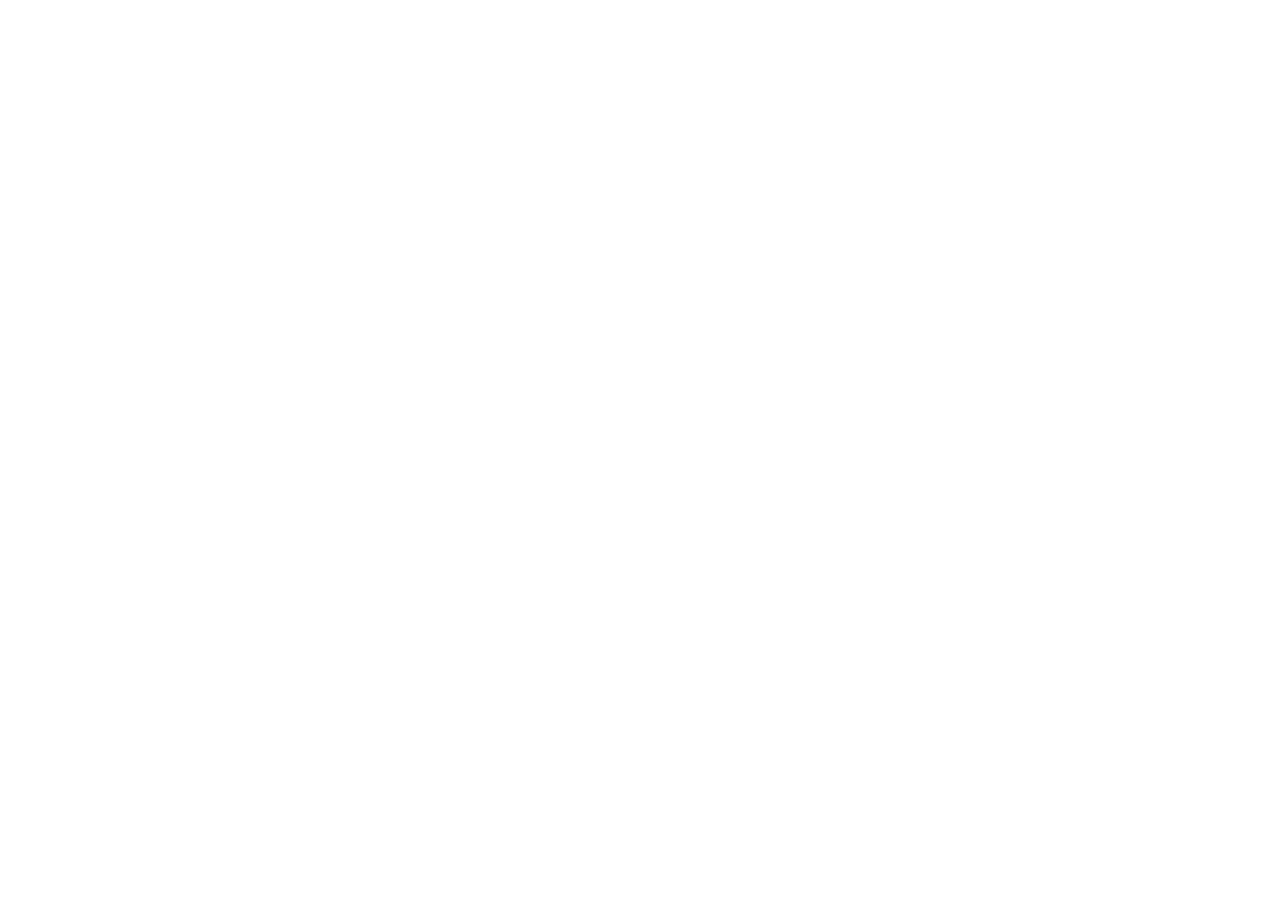
==== index.html @ b305cf5b "Create Photosnap website" ====
<!DOCTYPE html>
<html lang="en">
<head>
    <meta charset="UTF-8">
    <meta http-equiv="X-UA-Compatible" content="IE=edge">
    <meta name="viewport" content="width=device-width, initial-scale=1.0">
    <title>Photosnap</title>
</head>
<body>

    <header>
        <div class="navbar">

        </div>
    </header>
    
</body>
</html>
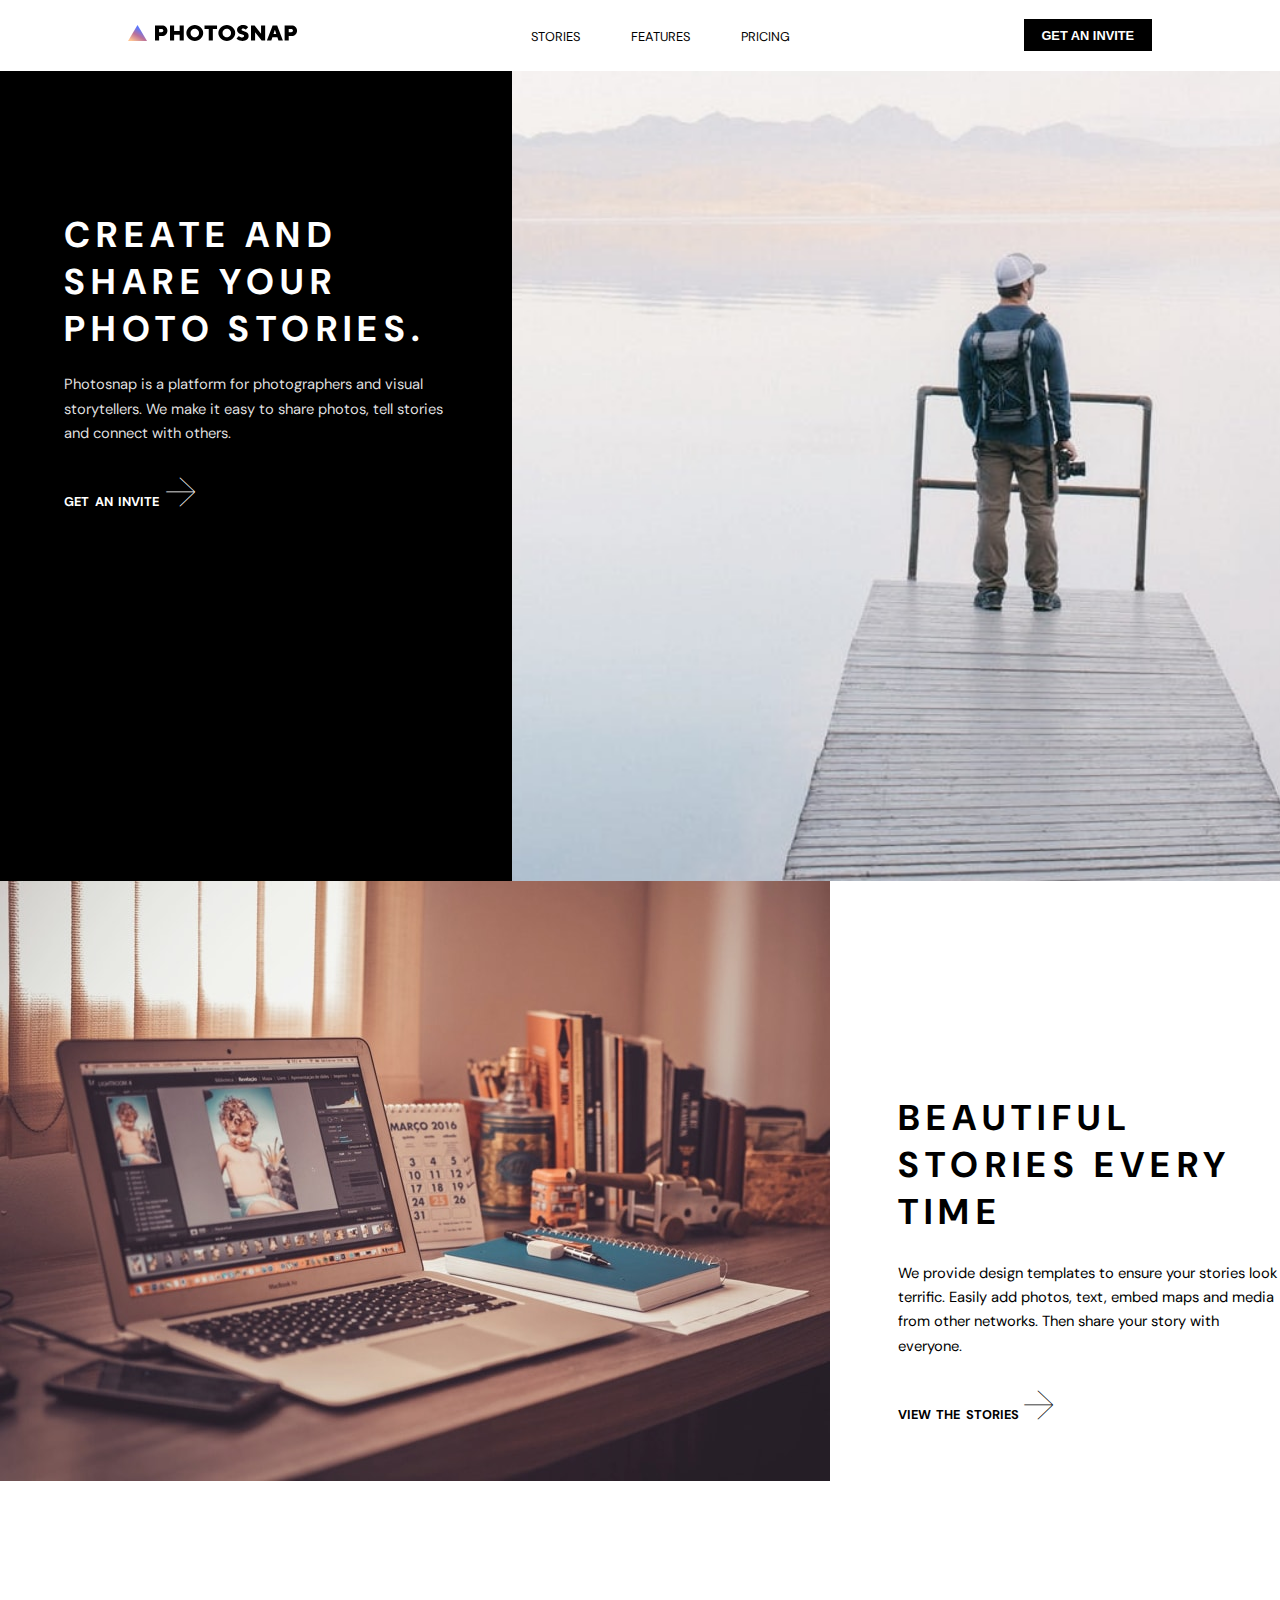
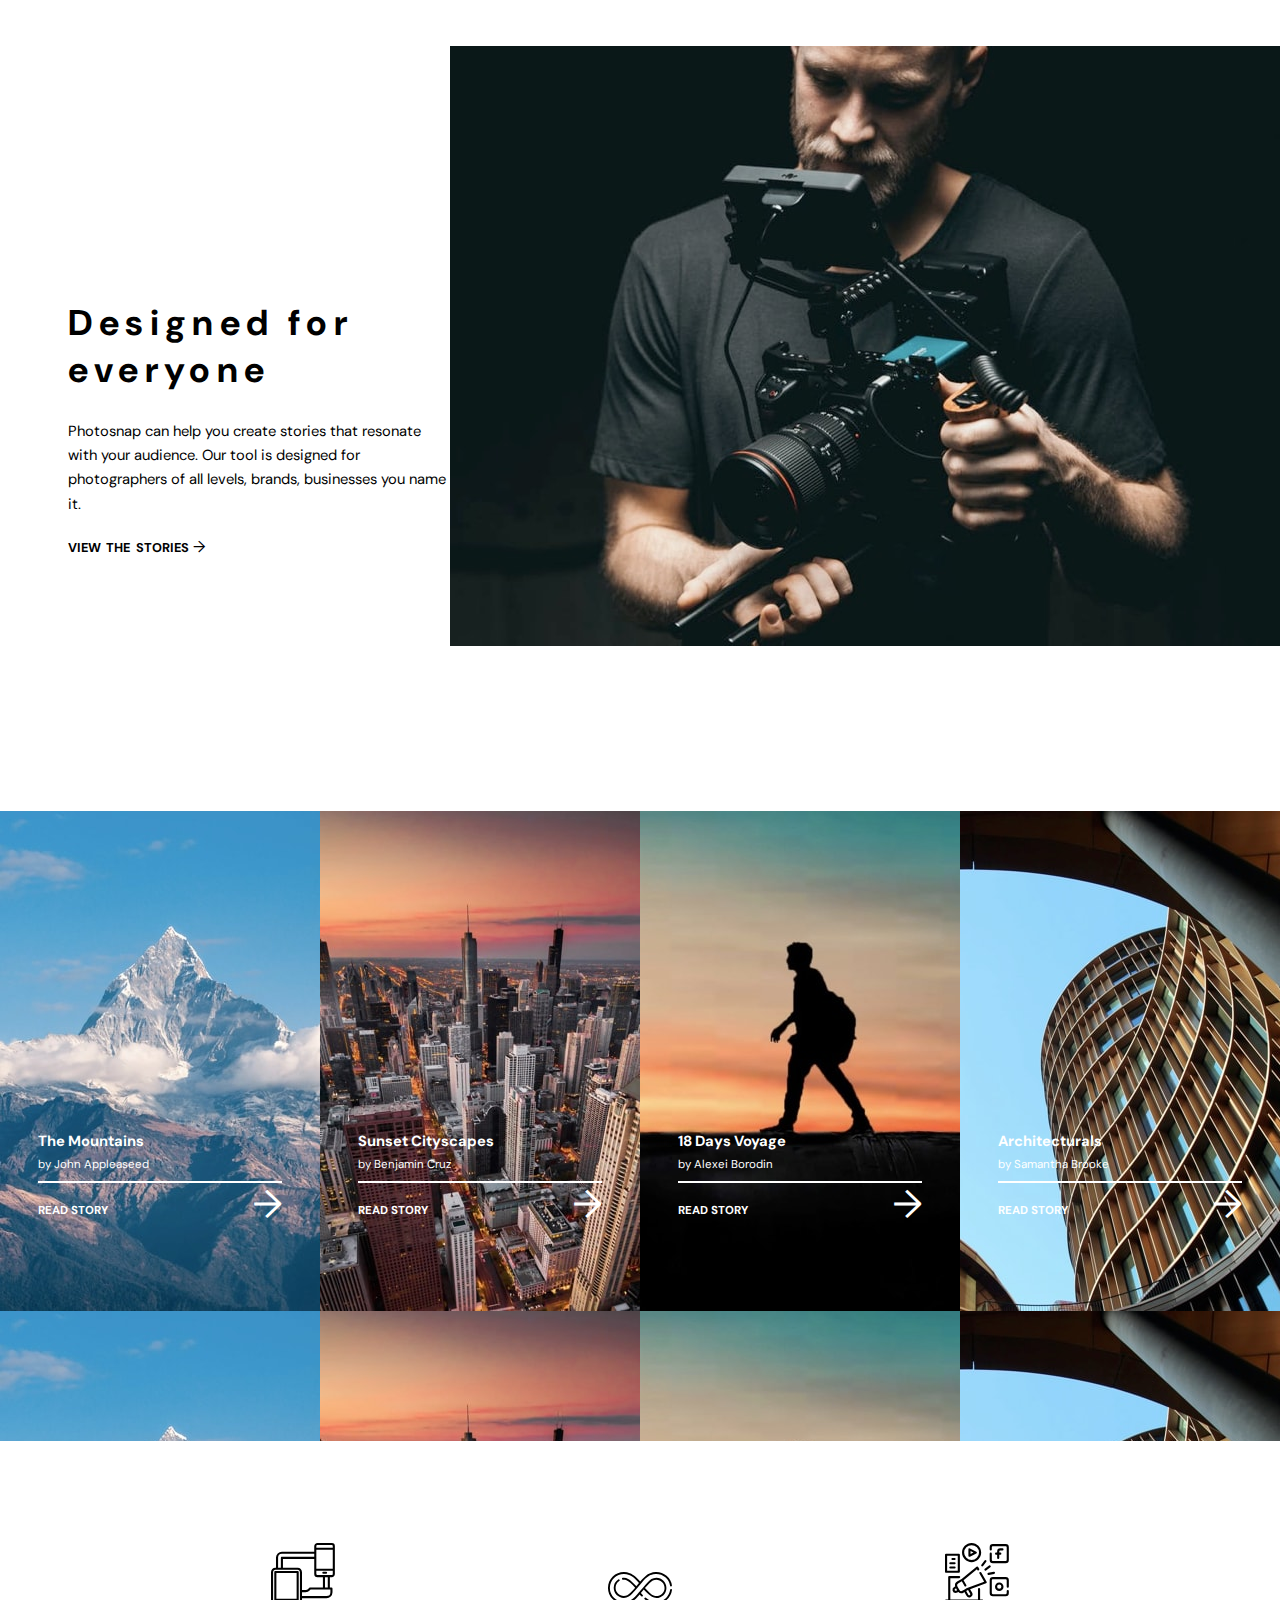
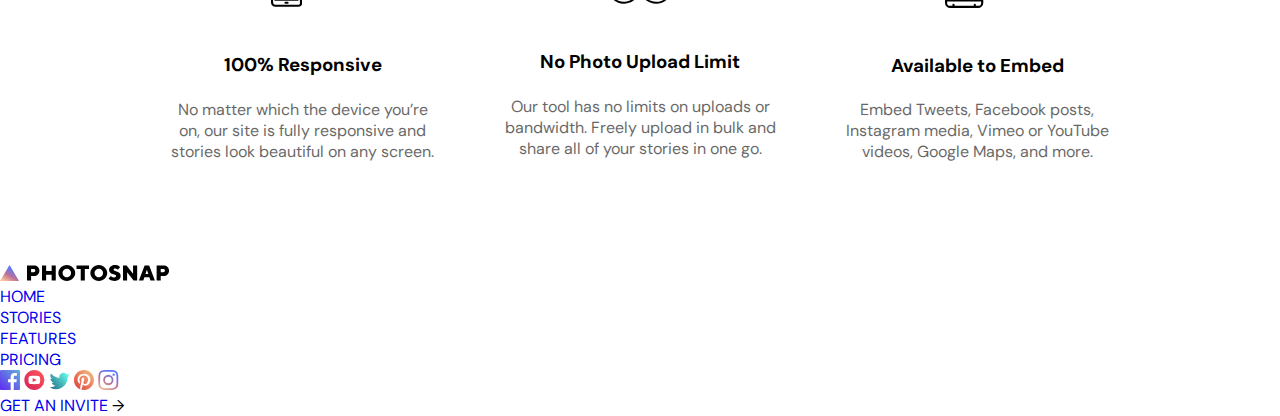
==== commit 4ac3f187: "added new html and style to index page" ====
--- a/index.html
+++ b/index.html
@@ -5,14 +5,197 @@
     <meta http-equiv="X-UA-Compatible" content="IE=edge">
     <meta name="viewport" content="width=device-width, initial-scale=1.0">
     <title>Photosnap</title>
+    <link rel="stylesheet" href="./css/style.css">
 </head>
 <body>
 
     <header>
         <div class="navbar">
-
+            <div class="logo">
+                <img src="./images/shared/desktop/logo.svg" alt="">
+            </div>
+            <ul class="nav_links">
+                <li><a href="">Stories</a></li>
+                <li><a href="">Features</a></li>
+                <li><a href="">Pricing</a></li>
+            </ul>
+            <div class="nav_button">
+                <button>Get an invite</button>
+            </div>
         </div>
     </header>
+
+    <section class="col1">
+        <div class="first_content">
+            <div class="first_col1">
+                <h1>CREATE AND SHARE YOUR PHOTO STORIES.</h1>
+                <p>Photosnap is a platform for photographers and visual storytellers. We make it easy to share photos, tell stories and
+                    connect with others.</p>
+                <a href="">GET AN INVITE </a>
+                <span class="arrow">&#8594;</span>
+            </div>
+        </div>
+
+        <div class="first_image">
+            <picture>
+                <source media="(max-width:350px)" srcset="./images/home/mobile/create-and-share.jpg">
+
+                <source media="(max-width:650px)" srcset="./images/home/tablet/create-and-share.jpg">
+
+                <img src="./images/home/desktop/create-and-share.jpg" alt="Flowers" style="width:auto;">
+            </picture>
+        </div>
+    </section>
+
+    <section class="col2">
+        <div class="image_container">
+            <picture>
+                <source media="(max-width:350px)" srcset="./images/home/mobile/beautiful-stories.jpg">
+            
+                <source media="(max-width:650px)" srcset="images/home/tablet/beautiful-stories.jpg">
+            
+                <img src="./images/home/desktop/beautiful-stories.jpg" alt="Flowers" style="width:auto;">
+            </picture>
+        </div>
+        <div class="second_content">
+            <div class="second_text">
+                <h1>BEAUTIFUL STORIES EVERY TIME</h1>
+                <p>We provide design templates to ensure your stories look terrific. Easily add photos, text, embed maps and media from
+                other networks. Then share your story with everyone.</p>
+                <a href="">VIEW THE STORIES</a>
+                <span class="arrow">&#8594;</span>
+            </div>
+        </div>
+    </section>
+
+    <section class="col3">
+        <div class="third_content">
+            <div class="third_text">
+                <h1>Designed for everyone</h1>
+                <p>Photosnap can help you create stories that resonate with your audience. Our tool is designed for photographers of all
+                levels, brands, businesses you name it.</p>
+                <a href="">VIEW THE STORIES</a>
+                <span class="arrow">&#8594;</span>
+            </div>
+        </div>
+        <div class="image_third">
+            <picture>
+                <source media="(max-width:350px)" srcset="./images/home/mobile/designed-for-everyone.jpg">
+        
+                <source media="(max-width:650px)" srcset="./images/home/tablet/designed-for-everyone.jpg">
+        
+                <img src="./images/home/desktop/designed-for-everyone.jpg" alt="Flowers" style="width:auto;">
+            </picture>
+        </div>
+    </section>
+
+    <section class="gallery">
+        <div class="gallery_image">
+            <div class="gallery2 gallery_img">
+                <div class="gallery_text">
+                    <h4>The Mountains</h4>
+                    <p>by John Appleaseed</p>
+                    <hr>
+                    <div class="inner_text">
+                        <a href="">read story</a>
+                        <span class="arrow">&#8594;</span>
+                    </div>
+                </div>
+            </div>
+            <div class="gallery3 gallery_img">
+                <div class="gallery_text">
+                    <h4>Sunset Cityscapes</h4>
+                    <p>by Benjamin Cruz</p>
+                    <hr>
+                    <div class="inner_text">
+                        <a href="">read story</a>
+                        <span class="arrow">&#8594;</span>
+                    </div>
+                </div>
+            </div>
+            <div class="gallery4 gallery_img">
+                <div class="gallery_text">
+                    <h4>18 Days Voyage</h4>
+                    <p>by Alexei Borodin</p>
+                    <hr>
+                    <div class="inner_text">
+                        <a href="">read story</a>
+                        <span class="arrow">&#8594;</span>
+                    </div>
+                </div>
+            </div>
+            <div class="gallery5 gallery_img">
+                <div class="gallery_text">
+                    <h4>Architecturals</h4>
+                    <p>by Samantha Brooke</p>
+                    <hr>
+                    <div class="inner_text">
+                        <a href="">read story</a>
+                        <span class="arrow">&#8594;</span>
+                    </div>
+                </div>
+            </div>
+        </div>
+    </section>
+
+    <section class="features">
+        <div class="features_content">
+            <div class="features1 features_container">
+                <img src="./images/features/desktop/responsive.svg" alt="">
+                <h3>100% Responsive</h3>
+                <p>No matter which the device you’re on, our site is fully responsive and stories look beautiful on any screen.</p>
+            </div>
+
+            <div class="features2 features_container">
+                <img src="./images/features/desktop/no-limit.svg" alt="">
+                <h3>No Photo Upload Limit</h3>
+                <p>Our tool has no limits on uploads or bandwidth. Freely upload in bulk and share all of your stories in one go.</p>
+            </div>
+
+            <div class="features3 features_container">
+                <img src="./images/features/desktop/embed.svg" alt="">
+                <h3>Available to Embed</h3>
+                <p>Embed Tweets, Facebook posts, Instagram media, Vimeo or YouTube videos, Google Maps, and more.</p>
+            </div>
+
+        </div>
+    </section>
+
+    <footer>
+        <div class="footer_section">
+            <div class="footer_content1">
+                <a href="#">
+                    <img src="./images/shared/desktop/logo.svg" alt="logo">
+                </a>
+                <ul class="footer_links">
+                    <li><a href="#">HOME</a></li>
+                    <li><a href="#">STORIES</a></li>
+                    <li><a href="#">FEATURES</a></li>
+                    <li><a href="#">PRICING</a></li>
+                </ul>
+
+                <div class="footer_icons">
+                    <a href="#">
+                        <img src="./images/shared/desktop/facebook.svg" alt="">
+                    </a>
+                    <a href="#">
+                        <img src="./images/shared/desktop/youtube.svg" alt="">
+                    </a>
+                    <a href="#">
+                        <img src="./images/shared/desktop/twitter.svg" alt="">
+                    </a>
+                    <a href="#">
+                        <img src="./images/shared/desktop/pinterest.svg" alt="">
+                    </a>
+                    <a href="#"><img src="./images/shared/desktop/instagram.svg" alt=""></a>
+                </div>
+            </div>
+            <div class="footer_content2">
+                <a href="#">GET AN INVITE</a>
+                <span class="arrow">&#8594;</span>
+            </div>
+        </div>
+    </footer>
     
 </body>
 </html>--- a/css/style.css
+++ b/css/style.css
@@ -0,0 +1,376 @@
+@import url('https://fonts.googleapis.com/css2?family=DM+Sans:opsz,wght@9..40,400;9..40,500;9..40,600;9..40,700&display=swap');
+
+*{
+    padding: 0;
+    margin: 0;
+    box-sizing: border-box;
+    list-style: none;
+    text-decoration: none;
+    border: none;
+    outline: none;
+}
+
+:root {
+    /* Colors */
+    --color-white: #fff;
+    --color-black: #000;
+    --color-gray: #DFDFDF;
+
+    /* Font Weights */
+    --weight-regular: 400;
+    --weight-bold: 700;
+
+    /* Design elements */
+    --transition: 300ms ease-in-out;
+    --transition-slow: 600ms ease-in-out;
+}
+
+body{
+    font-family: 'DM Sans', sans-serif;
+}
+
+header{
+    width: 100%;
+}
+
+.navbar{
+    padding: 1.5vw 10%;
+    display: flex;
+    align-items: center;
+    justify-content: space-between;
+    background-color: var(--color-white);
+}
+
+.navbar .nav_links{
+    display: inline-flex;
+}
+
+.navbar .nav_links li{
+    padding: 0 2vw;
+}
+
+.navbar .nav_links li a{
+    color: var(--color-black);
+    font-weight: var(--weight-regular);
+    font-size: 1vw;
+    text-transform: uppercase;
+}
+
+.navbar .nav_links li a:hover{
+    color: var(--color-gray);
+}
+
+.navbar .nav_button button{
+    font-size: 1vw;
+    padding: .67vw 1.4vw;
+    text-transform: uppercase;
+    background-color: var(--color-black);
+    color: var(--color-white);
+    font-weight: var(--weight-bold);
+}
+
+.col1{
+    width: 100%;
+    height: 90vh;
+    display: flex;
+}
+
+.first_content{
+    background-color: var(--color-black);
+    display: flex;
+    align-items: center;
+    flex-direction: column;
+    width: 100%;
+}
+
+.first_content h1{
+    color: var(--color-white);
+    width: 30vw;
+    margin-top: 11vw;
+    font-size: 2.8vw;
+    letter-spacing: .5vw;
+    font-weight: 700;
+}
+
+.first_content p{
+    font-size: 1.15vw;
+    width: 30vw;
+    color: var(--color-gray);
+    margin: 20px 0;
+    line-height: 1.9vw;
+}
+
+.first_content a{
+    color: var(--color-white);
+    font-weight: var(--weight-bold);
+    font-size: 1vw;
+    word-spacing: .2vw;
+}
+
+.first_content a:hover{
+    text-decoration: underline;
+}
+
+.first_content .first_col1 .arrow{
+    color: var(--color-white);
+    font-size: 3.2vw;
+    font-weight: 100;
+    outline: none;
+}
+
+.first_image{
+    max-width: 60%;
+}
+
+.first_image picture img{
+    width: 100%;
+    height: 100%;
+}
+
+/* Section 2  */
+.col2{
+    width: 100%;
+    height: 85vh;
+    display: flex;
+    overflow: hidden;
+}
+.col1 .image_container{
+    max-width: 60%;
+}
+
+.col1 .image_container picture img{
+    width: 100%;
+    height: 100%;
+    object-fit: cover;
+}
+
+.col2 .second_content{
+    background-color: var(--color-white);
+    display: flex;
+    align-items: center;
+    width: 40%;
+    justify-content: center;
+}
+
+.col2 .second_content .second_text{
+    width: 70%;
+}
+
+.col2 .second_content .second_text h1{
+    color: var(--color-black);
+    width: 30vw;
+    font-size: 2.8vw;
+    letter-spacing: .5vw;
+    font-weight: 700;
+    margin-bottom: 2vw;
+}
+
+.col2 .second_content .second_text p{
+    font-size: 1.15vw;
+    width: 30vw;
+    color: var(--color-black);
+    margin: 20px 0;
+    line-height: 1.9vw;
+}
+
+.col2 .second_content .second_text a {
+    color: var(--color-black);
+    font-weight: var(--weight-bold);
+    font-size: 1vw;
+    word-spacing: .2vw;
+}
+
+.col2 .second_content .second_text a:hover{
+    text-decoration: underline;
+}
+
+.col2 .second_content .second_text .arrow {
+    color: var(--color-black);
+    font-size: 3.2vw;
+    font-weight: 100;
+    outline: none;
+}
+
+/* Section 3  */
+.col3 {
+    width: 100%;
+    height: 85vh;
+    display: flex;
+    overflow: hidden;
+}
+
+.col3 .third_content{
+    background-color: var(--color-white);
+    display: flex;
+    align-items: center;
+    width: 40%;
+    justify-content: center;
+}
+
+.col3 .third_content .third_text{
+    width: 70%;
+}
+
+.col3 .third_content .third_text h1{
+    color: var(--color-black);
+    width: 30vw;
+    font-size: 2.8vw;
+    letter-spacing: .5vw;
+    font-weight: 700;
+    margin-bottom: 2vw;
+}
+
+.col3 .third_content .third_text p {
+    font-size: 1.15vw;
+    width: 30vw;
+    color: var(--color-black);
+    margin: 20px 0;
+    line-height: 1.9vw;
+}
+
+.col3 .third_content .third_text a {
+    color: var(--color-black);
+    font-weight: var(--weight-bold);
+    font-size: 1vw;
+    word-spacing: .2vw;
+}
+
+.col3 .third_content .third_text a:hover {
+    text-decoration: underline;
+}
+
+/* gallery section */
+
+.gallery{
+    width: 100%;
+    height: 70vh;
+}
+
+.gallery_image{
+    display: grid;
+    grid-template-columns: repeat(auto-fit, minmax(250px, auto));
+    height: 70vh;
+}
+
+.gallery .gallery_image .gallery_img{
+    background-position: center;
+    background-size: cover;
+    background-repeat: no-repeat;
+    height: auto;
+    width: 100%;
+}
+
+.gallery .gallery_image .gallery_img::after{
+    content: '';
+    background-color: #000000a4;
+}
+
+.gallery .gallery_image .gallery2{
+    background: url(../images/stories/desktop/mountains.jpg);
+}
+
+
+.gallery .gallery_image .gallery3 {
+    background: url(../images/stories/desktop/cityscapes.jpg);
+}
+
+.gallery .gallery_image .gallery4 {
+    background: url(../images/stories/desktop/18-days-voyage.jpg);
+}
+
+.gallery .gallery_image .gallery5 {
+    background: url(../images/stories/desktop/architecturals.jpg);
+}
+
+.gallery .gallery_image .gallery_text{
+    margin-top: 25vw;
+    padding: 0 3vw;
+}
+
+.gallery .gallery_image .gallery_text h4{
+    color: var(--color-white);
+    font-size: 1.15vw;
+    margin-bottom: .5vw;
+}
+
+.gallery .gallery_image .gallery_text p {
+    color: var(--color-white);
+    font-size: .9vw;
+    margin-bottom: .7vw;
+}
+
+.gallery .gallery_image .gallery_text hr{
+    border: .07vw solid var(--color-white);
+}
+
+.gallery .gallery_image .gallery_text .inner_text{
+    display: flex;
+    align-items: center;
+    justify-content: space-between;
+    margin-top: .7vw;
+}
+
+.gallery .gallery_image .gallery_text .inner_text a{
+    text-transform: uppercase;
+    color: var(--color-white);
+    font-size: .9vw;
+    font-weight: var(--weight-bold);
+}
+
+.gallery .gallery_image .gallery_text .inner_text span{
+    color: var(--color-white);
+    font-size: 3vw;
+    font-stretch: extra-expanded;
+    margin-top: -1vw;
+}
+
+/* ====================
+features
+=================== */
+
+.features{
+   width: 100%;
+   margin: 0 auto;
+   padding: 8vw 13vw;
+}
+
+.features_content{
+    display: grid;
+    grid-template-columns: repeat(auto-fit, minmax(18vw, auto));
+    gap: 5vw;
+}
+
+.features_container{
+    background-color: var(--color-white);
+    display: flex;
+    align-items: center;
+    justify-content: center;
+    flex-direction: column;
+}
+
+.features_container img{
+    align-items: center;
+    width: 5vw;
+    height: auto;
+    margin: 0 auto;
+}
+
+.features_container h3{
+    font-weight: 700;
+    margin-bottom: 1.7vw;
+    margin-top: 3.5vw;
+}
+
+.features2 img{
+    margin-top: 2vw;
+}
+
+.features_container p {
+    color: var(--color-black);
+    opacity: 0.6;
+    text-align: center;
+}
+
+/* ==================
+footer
+================== */
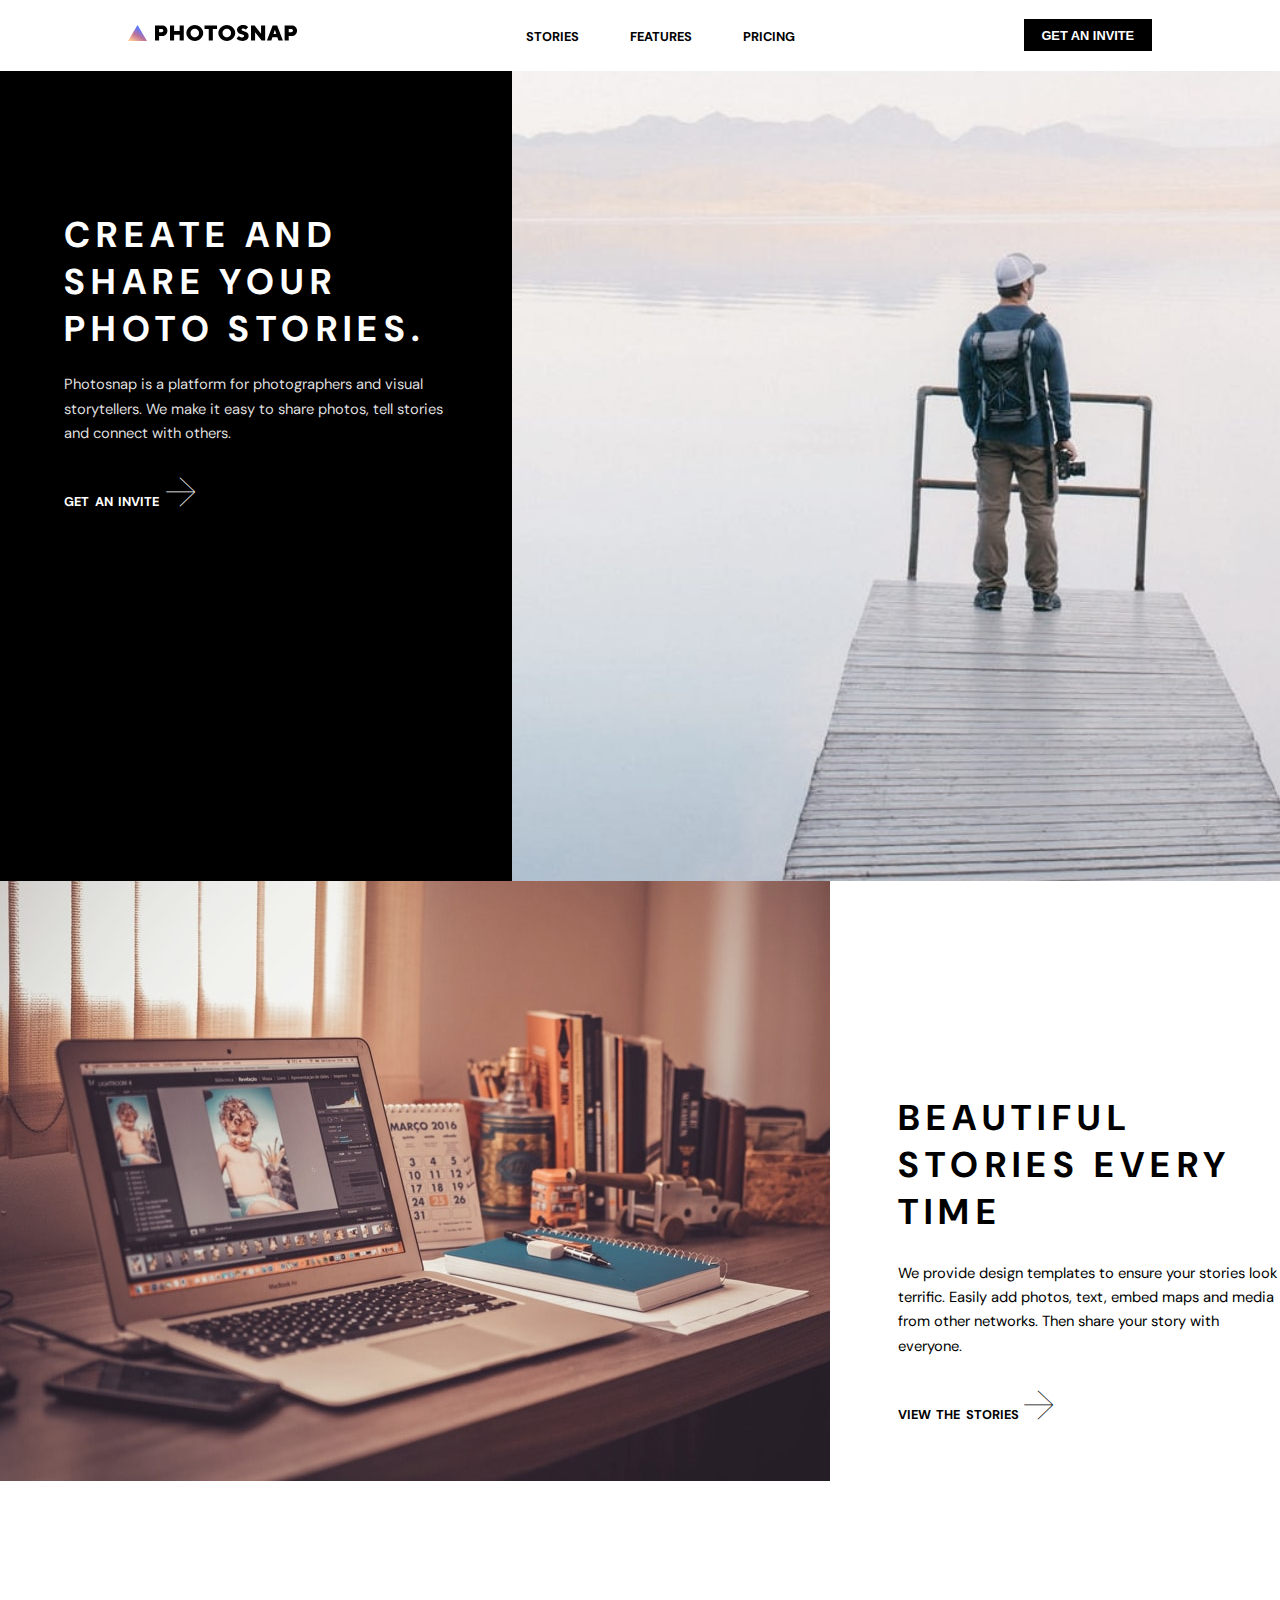
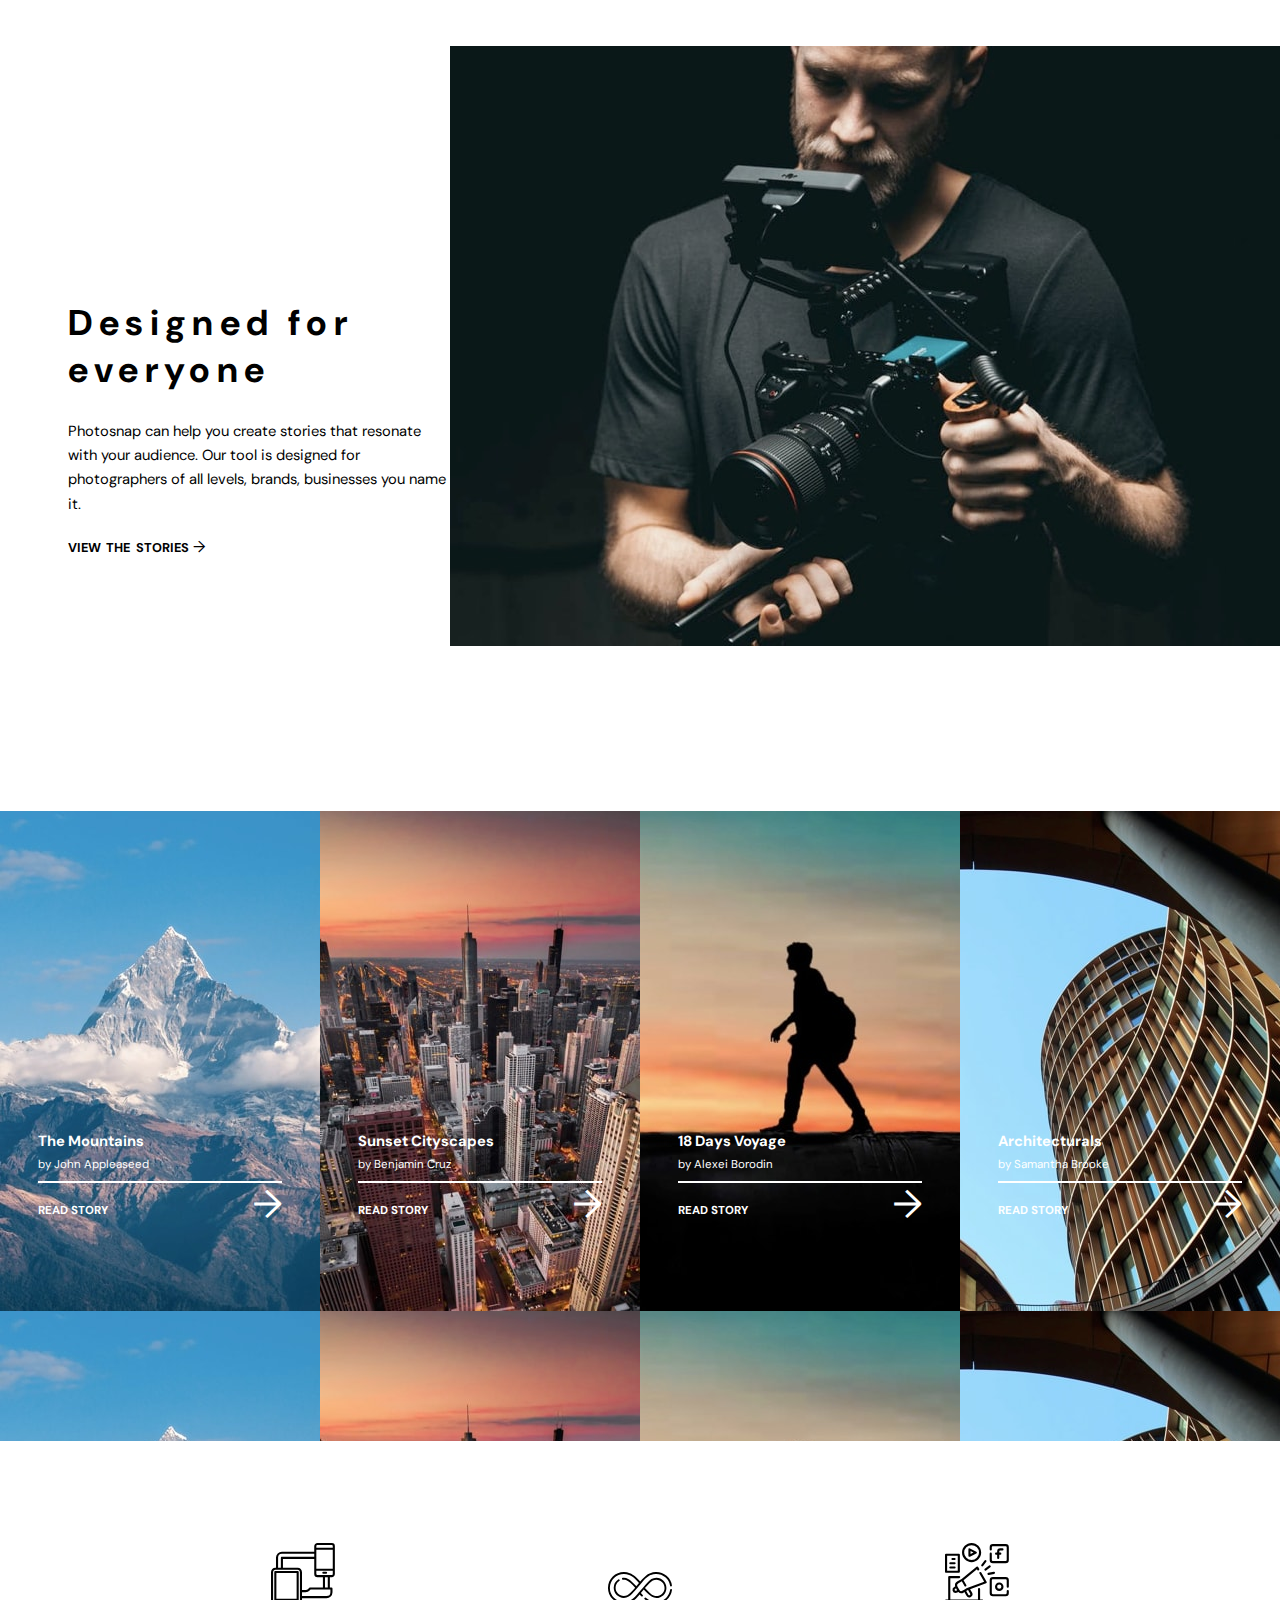
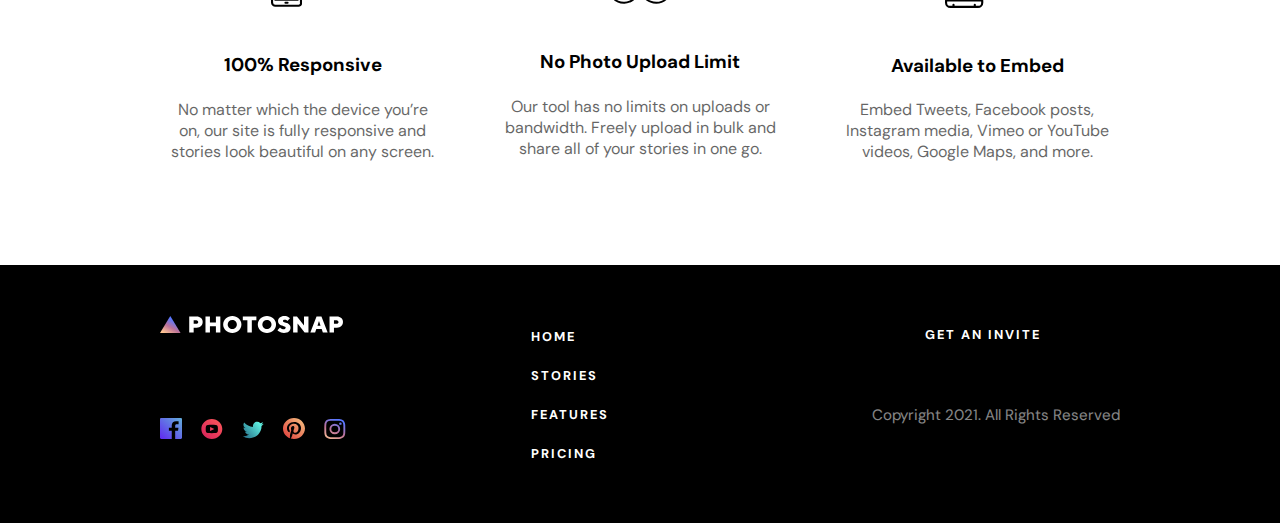
==== commit 0f65204a: "added new element and style" ====
--- a/index.html
+++ b/index.html
@@ -162,37 +162,59 @@
     </section>
 
     <footer>
-        <div class="footer_section">
-            <div class="footer_content1">
-                <a href="#">
-                    <img src="./images/shared/desktop/logo.svg" alt="logo">
+        <div class="container">
+            <div class="footer_grid">
+                <a href="./index.html" class="footer__logo">
+                    <img src="images/shared/desktop/logo copy.svg" alt="">
                 </a>
-                <ul class="footer_links">
-                    <li><a href="#">HOME</a></li>
-                    <li><a href="#">STORIES</a></li>
-                    <li><a href="#">FEATURES</a></li>
-                    <li><a href="#">PRICING</a></li>
-                </ul>
-
-                <div class="footer_icons">
-                    <a href="#">
-                        <img src="./images/shared/desktop/facebook.svg" alt="">
-                    </a>
-                    <a href="#">
-                        <img src="./images/shared/desktop/youtube.svg" alt="">
-                    </a>
-                    <a href="#">
-                        <img src="./images/shared/desktop/twitter.svg" alt="">
-                    </a>
-                    <a href="#">
-                        <img src="./images/shared/desktop/pinterest.svg" alt="">
-                    </a>
-                    <a href="#"><img src="./images/shared/desktop/instagram.svg" alt=""></a>
-                </div>
-            </div>
-            <div class="footer_content2">
-                <a href="#">GET AN INVITE</a>
-                <span class="arrow">&#8594;</span>
+    
+                <div class="footer__social">
+                    <a href="">
+                        <img src="images/shared/desktop/facebook.svg" alt="facebook">
+                    </a>
+                    <a href="">
+                        <img src="images/shared/desktop/youtube.svg" alt="youtube">
+                    </a>
+                    <a href="">
+                        <img src="images/shared/desktop/twitter.svg" alt="twitter">
+                    </a>
+                    <a href="">
+                        <img src="images/shared/desktop/pinterest.svg" alt="pinterest">
+                    </a>
+                    <a href="">
+                        <img src="images/shared/desktop/instagram.svg" alt="instagram">
+                    </a>
+                </div>
+    
+                <nav class="footer__navigation">
+                    <ul class="flex">
+                        <li class="footer_text">
+                            <a href="index.html">HOME</a>
+                        </li>
+                        <li class="footer_text">
+                            <a href="html/Stories/stories.html">STORIES</a>
+                        </li>
+                        <li class="footer_text">
+                            <a href="html/Feature/feature.html">FEATURES</a>
+                        </li>
+                        <li class="footer_text">
+                            <a href="html/Pricing/pricing.html">PRICING</a>
+                        </li>
+                    </ul>
+                </nav>
+    
+                <a href="#" class="footer_btn">
+                    get an invite
+                    <svg xmlns="http://www.w3.org/2000/svg" width="50px" height="14px">
+                        <g fill="none" fill-rule="evenodd" stroke="#000">
+                            <path d="M0 7h41.864M35.428 1l6 6-6 6" />
+                        </g>
+                    </svg>
+                </a>
+    
+                <p class="footer_desc">
+                    Copyright 2021. All Rights Reserved
+                </p>
             </div>
         </div>
     </footer>
--- a/css/style.css
+++ b/css/style.css
@@ -51,7 +51,7 @@
 
 .navbar .nav_links li a{
     color: var(--color-black);
-    font-weight: var(--weight-regular);
+    font-weight: var(--weight-bold);
     font-size: 1vw;
     text-transform: uppercase;
 }
@@ -371,6 +371,157 @@
     text-align: center;
 }
 
-/* ==================
+/* ============
 footer
-================== */
+============ */
+
+footer{
+    background-color: #000;
+    width: 100%;
+}
+
+.container {
+    width: 100%;
+    max-width: 75%;
+    margin: 0 auto;
+}
+
+.footer_grid {
+    display: grid;
+    grid-template-columns: 18vw 1fr 25vw;
+    grid-template-areas:
+        "logo navigation cta"
+        "social navigation copyright";
+    grid-row-gap: 8vw;
+    grid-column-gap: 11vw;
+    padding: 4vw 0;
+}
+
+.footer__logo {
+    grid-area: logo;
+}
+
+.footer__logo img{
+    width: 80%;
+    height: auto;
+}
+
+.footer__social {
+    grid-area: social;
+    margin-top: -3vw;
+}
+
+.footer__social a img{
+    width: 1.7vw;
+    height: auto;
+    margin-right: 1.2vw;
+}
+
+.footer__navigation {
+    margin-bottom: 0;
+    grid-area: navigation;
+}
+
+.footer__navigation ul li{
+    padding: .7vw 0;
+}
+
+.footer__navigation ul li a:link,
+.footer__navigation ul li a:visited {
+    color: #fff;
+}
+
+.footer__navigation ul li a{
+    font-size: 1vw;
+    letter-spacing: 2px;
+    font-weight: 700;
+    text-transform: uppercase;
+}
+
+.footer__navigation ul li a:hover {
+    color: rgba(255, 255, 255, 0.61);
+}
+
+.footer_btn {
+    grid-area: cta;
+    text-transform: uppercase;
+    text-align: right;
+    font-size: 1vw;
+    font-weight: 700;
+    letter-spacing: 2px;
+    transition: all 0.2s;
+    display: inline-flex;
+    align-items: center;
+    gap: 1.8rem;
+    background-color: transparent;
+    transition: all 0.2s ease;
+    color: #fff;
+    justify-self: end;
+} 
+
+.footer_btn:hover{
+    text-decoration: underline;
+}
+
+.footer_desc {
+    display: block;
+    color: #fff;
+    font-weight: 400;
+    font-size: 1.18vw;
+    opacity: 0.525;
+    grid-area: copyright;
+    justify-self: end;
+    margin-top: -4vw;
+}
+
+
+@media (max-width: 768px) {
+    .footer_grid{
+        grid-template-columns: repeat(2, 1fr);
+        grid-template-areas:
+            "logo cta"
+            "navigation ."
+            "social copyright";
+        justify-items: stretch;
+    }
+
+    .footer__navigation {
+        margin-top: 0;
+        margin-bottom: 4.8rem;
+    }
+
+    .footer_text {
+        text-align: left;
+    }
+
+    .footer_desc {
+        justify-self: end;
+    }
+
+    .footer_btn {
+        justify-self: end;
+    }
+}
+
+@media (max-width: 550px) {
+    .footer_grid{
+        display: grid;
+        grid-template-columns: minmax(0, 1fr);
+        grid-template-areas:
+            "logo"
+            "social"
+            "navigation"
+            "cta"
+            "copyright";
+        justify-items: center;
+        grid-row-gap: 2rem;
+    }
+    .footer__navigation ul {
+        gap: 2.5rem;
+    }.footer_btn{
+        margin-bottom: 1vw;
+    }
+    .footer_btn, .footer_desc{
+        justify-self: center;
+    }
+}
